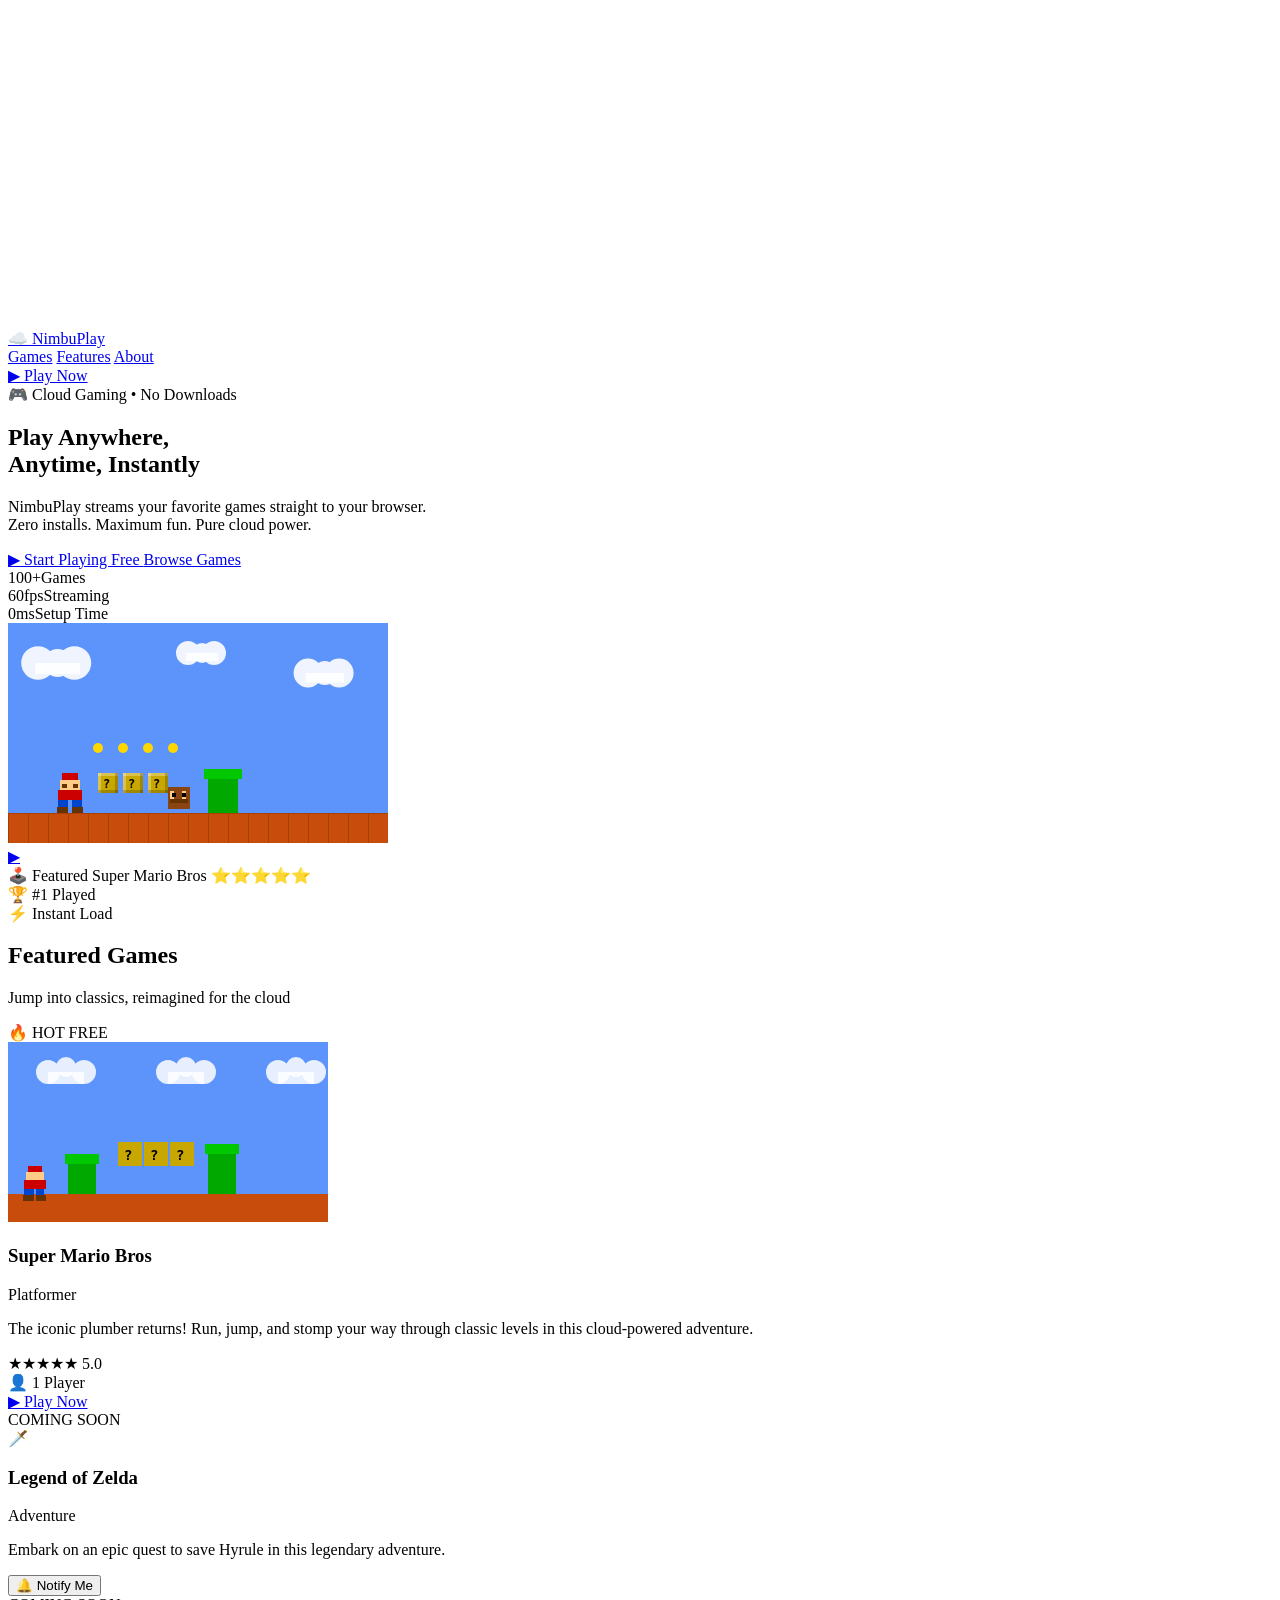
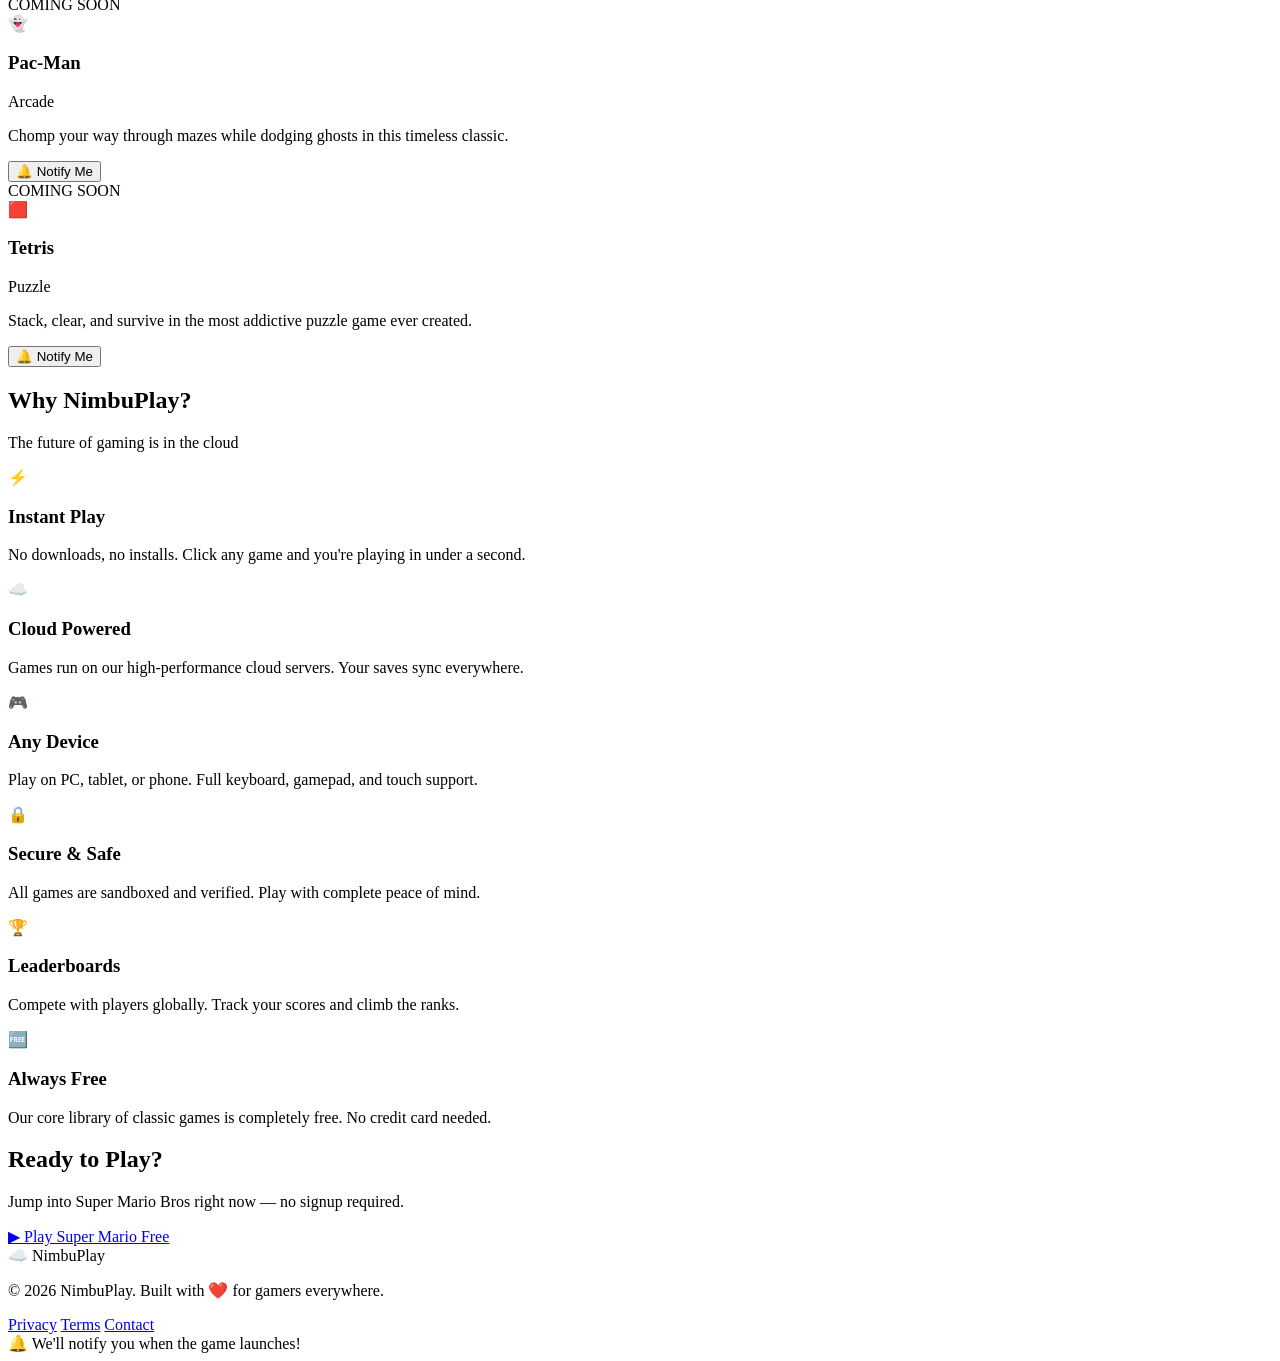
==== index.html @ 4ecad74c "Add files via upload" ====
<!DOCTYPE html>
<html lang="en">
<head>
  <meta charset="UTF-8" />
  <meta name="viewport" content="width=device-width, initial-scale=1.0" />
  <title>NimbuPlay – Cloud Gaming Platform</title>
  <meta name="description" content="NimbuPlay – Play AAA cloud games instantly in your browser. No downloads, no installs. Just click and play." />
  <link rel="preconnect" href="https://fonts.googleapis.com" />
  <link rel="preconnect" href="https://fonts.gstatic.com" crossorigin />
  <link href="https://fonts.googleapis.com/css2?family=Press+Start+2P&family=Outfit:wght@300;400;500;600;700;800&display=swap" rel="stylesheet" />
  <link rel="stylesheet" href="css/style.css" />
</head>
<body>
  <!-- Animated Background -->
  <div class="bg-stars" id="bgStars"></div>
  <div class="bg-nebula"></div>

  <!-- Header -->
  <header class="header" id="header">
    <div class="header-inner">
      <a href="index.html" class="logo" id="logoLink">
        <span class="logo-icon">☁️</span>
        <span class="logo-text">Nimbu<span class="logo-accent">Play</span></span>
      </a>
      <nav class="nav" id="mainNav">
        <a href="#games" class="nav-link" id="navGames">Games</a>
        <a href="#features" class="nav-link" id="navFeatures">Features</a>
        <a href="#about" class="nav-link" id="navAbout">About</a>
      </nav>
      <a href="game.html" class="btn btn-primary" id="headerPlayBtn">▶ Play Now</a>
    </div>
  </header>

  <!-- Hero Section -->
  <section class="hero" id="heroSection">
    <div class="hero-content">
      <div class="hero-badge" id="heroBadge">🎮 Cloud Gaming • No Downloads</div>
      <h1 class="hero-title" id="heroTitle">
        Play Anywhere,<br />
        <span class="gradient-text">Anytime, Instantly</span>
      </h1>
      <p class="hero-subtitle" id="heroSubtitle">
        NimbuPlay streams your favorite games straight to your browser.<br />
        Zero installs. Maximum fun. Pure cloud power.
      </p>
      <div class="hero-cta" id="heroCta">
        <a href="game.html" class="btn btn-primary btn-large pulse-btn" id="heroPlayBtn">
          <span class="btn-icon">▶</span> Start Playing Free
        </a>
        <a href="#games" class="btn btn-ghost btn-large" id="heroBrowseBtn">Browse Games</a>
      </div>
      <div class="hero-stats" id="heroStats">
        <div class="stat-item"><span class="stat-num">100+</span><span class="stat-label">Games</span></div>
        <div class="stat-divider"></div>
        <div class="stat-item"><span class="stat-num">60fps</span><span class="stat-label">Streaming</span></div>
        <div class="stat-divider"></div>
        <div class="stat-item"><span class="stat-num">0ms</span><span class="stat-label">Setup Time</span></div>
      </div>
    </div>
    <div class="hero-visual" id="heroVisual">
      <div class="game-preview-card" id="heroCard">
        <div class="preview-screen">
          <canvas id="previewCanvas" width="380" height="220"></canvas>
          <div class="preview-play-overlay" id="previewPlayOverlay">
            <a href="game.html" class="preview-play-btn" id="previewPlayBtn">▶</a>
          </div>
        </div>
        <div class="preview-info">
          <span class="preview-badge">🕹️ Featured</span>
          <span class="preview-title">Super Mario Bros</span>
          <span class="preview-rating">⭐⭐⭐⭐⭐</span>
        </div>
      </div>
      <div class="floating-badge fb1" id="fb1">🏆 #1 Played</div>
      <div class="floating-badge fb2" id="fb2">⚡ Instant Load</div>
    </div>
  </section>

  <!-- Games Section -->
  <section class="games-section" id="games">
    <div class="section-header">
      <h2 class="section-title">Featured <span class="gradient-text">Games</span></h2>
      <p class="section-sub">Jump into classics, reimagined for the cloud</p>
    </div>
    <div class="games-grid" id="gamesGrid">
      <!-- Featured: Super Mario -->
      <div class="game-card game-card--featured" id="cardMario">
        <div class="card-glow"></div>
        <div class="card-image mario-bg">
          <div class="card-badges">
            <span class="badge badge-hot">🔥 HOT</span>
            <span class="badge badge-free">FREE</span>
          </div>
          <canvas class="card-preview-canvas" id="marioCardCanvas" width="320" height="180"></canvas>
        </div>
        <div class="card-body">
          <div class="card-header-row">
            <h3 class="card-title">Super Mario Bros</h3>
            <span class="card-genre">Platformer</span>
          </div>
          <p class="card-desc">The iconic plumber returns! Run, jump, and stomp your way through classic levels in this cloud-powered adventure.</p>
          <div class="card-meta">
            <div class="card-rating">
              <span class="stars">★★★★★</span>
              <span class="rating-num">5.0</span>
            </div>
            <span class="card-players">👤 1 Player</span>
          </div>
          <a href="game.html" class="btn btn-primary card-play-btn" id="marioPlayBtn">▶ Play Now</a>
        </div>
      </div>

      <!-- Coming Soon Cards -->
      <div class="game-card game-card--soon" id="cardZelda">
        <div class="card-image zelda-bg">
          <div class="card-badges"><span class="badge badge-soon">COMING SOON</span></div>
          <div class="card-placeholder-icon">🗡️</div>
        </div>
        <div class="card-body">
          <div class="card-header-row">
            <h3 class="card-title">Legend of Zelda</h3>
            <span class="card-genre">Adventure</span>
          </div>
          <p class="card-desc">Embark on an epic quest to save Hyrule in this legendary adventure.</p>
          <button class="btn btn-ghost card-play-btn" id="zeldaNotifyBtn" onclick="showNotify(this)">🔔 Notify Me</button>
        </div>
      </div>

      <div class="game-card game-card--soon" id="cardPacman">
        <div class="card-image pacman-bg">
          <div class="card-badges"><span class="badge badge-soon">COMING SOON</span></div>
          <div class="card-placeholder-icon">👻</div>
        </div>
        <div class="card-body">
          <div class="card-header-row">
            <h3 class="card-title">Pac-Man</h3>
            <span class="card-genre">Arcade</span>
          </div>
          <p class="card-desc">Chomp your way through mazes while dodging ghosts in this timeless classic.</p>
          <button class="btn btn-ghost card-play-btn" id="pacmanNotifyBtn" onclick="showNotify(this)">🔔 Notify Me</button>
        </div>
      </div>

      <div class="game-card game-card--soon" id="cardTetris">
        <div class="card-image tetris-bg">
          <div class="card-badges"><span class="badge badge-soon">COMING SOON</span></div>
          <div class="card-placeholder-icon">🟥</div>
        </div>
        <div class="card-body">
          <div class="card-header-row">
            <h3 class="card-title">Tetris</h3>
            <span class="card-genre">Puzzle</span>
          </div>
          <p class="card-desc">Stack, clear, and survive in the most addictive puzzle game ever created.</p>
          <button class="btn btn-ghost card-play-btn" id="tetrisNotifyBtn" onclick="showNotify(this)">🔔 Notify Me</button>
        </div>
      </div>
    </div>
  </section>

  <!-- Features Section -->
  <section class="features-section" id="features">
    <div class="section-header">
      <h2 class="section-title">Why <span class="gradient-text">NimbuPlay?</span></h2>
      <p class="section-sub">The future of gaming is in the cloud</p>
    </div>
    <div class="features-grid" id="featuresGrid">
      <div class="feature-card" id="feat1">
        <div class="feature-icon">⚡</div>
        <h3 class="feature-title">Instant Play</h3>
        <p class="feature-desc">No downloads, no installs. Click any game and you're playing in under a second.</p>
      </div>
      <div class="feature-card" id="feat2">
        <div class="feature-icon">☁️</div>
        <h3 class="feature-title">Cloud Powered</h3>
        <p class="feature-desc">Games run on our high-performance cloud servers. Your saves sync everywhere.</p>
      </div>
      <div class="feature-card" id="feat3">
        <div class="feature-icon">🎮</div>
        <h3 class="feature-title">Any Device</h3>
        <p class="feature-desc">Play on PC, tablet, or phone. Full keyboard, gamepad, and touch support.</p>
      </div>
      <div class="feature-card" id="feat4">
        <div class="feature-icon">🔒</div>
        <h3 class="feature-title">Secure & Safe</h3>
        <p class="feature-desc">All games are sandboxed and verified. Play with complete peace of mind.</p>
      </div>
      <div class="feature-card" id="feat5">
        <div class="feature-icon">🏆</div>
        <h3 class="feature-title">Leaderboards</h3>
        <p class="feature-desc">Compete with players globally. Track your scores and climb the ranks.</p>
      </div>
      <div class="feature-card" id="feat6">
        <div class="feature-icon">🆓</div>
        <h3 class="feature-title">Always Free</h3>
        <p class="feature-desc">Our core library of classic games is completely free. No credit card needed.</p>
      </div>
    </div>
  </section>

  <!-- CTA Banner -->
  <section class="cta-banner" id="ctaBanner">
    <div class="cta-content">
      <h2 class="cta-title">Ready to Play?</h2>
      <p class="cta-sub">Jump into Super Mario Bros right now — no signup required.</p>
      <a href="game.html" class="btn btn-primary btn-large pulse-btn" id="ctaPlayBtn">▶ Play Super Mario Free</a>
    </div>
  </section>

  <!-- Footer -->
  <footer class="footer" id="siteFooter">
    <div class="footer-inner">
      <div class="footer-logo">
        <span class="logo-icon">☁️</span>
        <span class="logo-text">Nimbu<span class="logo-accent">Play</span></span>
      </div>
      <p class="footer-copy">© 2026 NimbuPlay. Built with ❤️ for gamers everywhere.</p>
      <div class="footer-links">
        <a href="#" id="footerPrivacy">Privacy</a>
        <a href="#" id="footerTerms">Terms</a>
        <a href="#" id="footerContact">Contact</a>
      </div>
    </div>
  </footer>

  <!-- Notification Toast -->
  <div class="toast" id="notifyToast">🔔 We'll notify you when the game launches!</div>

  <script>
    // ─── Starfield ───────────────────────────────────────────────────────────
    const starsEl = document.getElementById('bgStars');
    for (let i = 0; i < 180; i++) {
      const s = document.createElement('div');
      s.className = 'star';
      s.style.cssText = `
        left:${Math.random()*100}%;
        top:${Math.random()*100}%;
        width:${Math.random()*2.5+0.5}px;
        height:${Math.random()*2.5+0.5}px;
        animation-delay:${Math.random()*4}s;
        animation-duration:${Math.random()*3+2}s;
      `;
      starsEl.appendChild(s);
    }

    // ─── Header scroll effect ────────────────────────────────────────────────
    window.addEventListener('scroll', () => {
      document.getElementById('header').classList.toggle('scrolled', window.scrollY > 40);
    });

    // ─── Notify button ───────────────────────────────────────────────────────
    function showNotify(btn) {
      btn.textContent = '✅ You\'re on the list!';
      btn.disabled = true;
      const toast = document.getElementById('notifyToast');
      toast.classList.add('show');
      setTimeout(() => toast.classList.remove('show'), 3000);
    }

    // ─── Preview Canvas (Hero) ───────────────────────────────────────────────
    (function drawHeroPreview() {
      const c = document.getElementById('previewCanvas');
      const ctx = c.getContext('2d');
      const W = c.width, H = c.height;
      // Sky
      ctx.fillStyle = '#5C94FC';
      ctx.fillRect(0, 0, W, H);
      // Clouds
      function cloud(x, y, s) {
        ctx.fillStyle = 'rgba(255,255,255,0.9)';
        ctx.beginPath();
        ctx.arc(x, y, s*1.2, 0, Math.PI*2);
        ctx.arc(x+s*1.4, y, s, 0, Math.PI*2);
        ctx.arc(x+s*2.6, y, s*1.2, 0, Math.PI*2);
        ctx.fill();
        ctx.fillRect(x-s*0.2, y, s*3+s*0.2, s*0.8);
      }
      cloud(30, 40, 14); cloud(180, 30, 10); cloud(300, 50, 12);
      // Hills
      ctx.fillStyle = '#00A800';
      ctx.beginPath(); ctx.arc(60, H-30, 55, 0, Math.PI); ctx.fill();
      ctx.beginPath(); ctx.arc(280, H-30, 40, 0, Math.PI); ctx.fill();
      // Ground
      ctx.fillStyle = '#C84C0C'; ctx.fillRect(0, H-30, W, 30);
      ctx.fillStyle = '#A84000';
      for (let x=0; x<W; x+=20) { ctx.fillRect(x, H-30, 1, 30); }
      ctx.fillRect(0, H-30, W, 1);
      // Blocks
      function block(x,y,col='#C8A800') {
        ctx.fillStyle=col; ctx.fillRect(x,y,20,20);
        ctx.fillStyle='rgba(255,255,255,0.3)'; ctx.fillRect(x,y,20,3); ctx.fillRect(x,y,3,20);
        ctx.fillStyle='rgba(0,0,0,0.2)'; ctx.fillRect(x,y+17,20,3); ctx.fillRect(x+17,y,3,20);
        ctx.fillStyle='#000'; ctx.font='bold 12px monospace'; ctx.fillText('?',x+5,y+15);
      }
      block(90, H-70); block(115, H-70); block(140, H-70);
      // Pipe
      ctx.fillStyle='#00A800'; ctx.fillRect(200, H-70, 30, 40);
      ctx.fillStyle='#00C800'; ctx.fillRect(196, H-74, 38, 10);
      // Mario (simple pixel art)
      function mario(px,py) {
        ctx.fillStyle='#CC0000'; ctx.fillRect(px+4,py,16,7); // hat
        ctx.fillStyle='#FFCC88'; ctx.fillRect(px+2,py+7,20,10); // face
        ctx.fillStyle='#663300'; ctx.fillRect(px+4,py+11,5,4); // mustache L
        ctx.fillRect(px+15,py+11,5,4); // mustache R
        ctx.fillStyle='#CC0000'; ctx.fillRect(px,py+17,24,10); // body
        ctx.fillStyle='#0044CC'; ctx.fillRect(px,py+27,10,10); // leg L
        ctx.fillRect(px+14,py+27,10,10); // leg R
        ctx.fillStyle='#663300'; ctx.fillRect(px-1,py+34,11,6); // shoe L
        ctx.fillRect(px+14,py+34,11,6); // shoe R
      }
      mario(50, H-70);
      // Goomba
      ctx.fillStyle='#8B4513'; ctx.fillRect(160,H-56,22,22);
      ctx.fillStyle='#FFCC88'; ctx.fillRect(162,H-52,4,8); ctx.fillRect(174,H-52,4,8); // feet
      ctx.fillStyle='#000'; ctx.fillRect(164,H-50,4,4); ctx.fillRect(174,H-50,4,4); // eyes
      ctx.fillStyle='#663300'; ctx.fillRect(162,H-44,18,4); // mouth
      // Coins
      for(let i=0;i<4;i++){
        ctx.fillStyle='#FFD700';
        ctx.beginPath(); ctx.arc(90+i*25,H-95,5,0,Math.PI*2); ctx.fill();
      }
    })();

    // ─── Card preview canvas ─────────────────────────────────────────────────
    (function drawCardPreview() {
      const c = document.getElementById('marioCardCanvas');
      if (!c) return;
      const ctx = c.getContext('2d');
      const W = c.width, H = c.height;
      ctx.fillStyle='#5C94FC'; ctx.fillRect(0,0,W,H);
      // Clouds
      ctx.fillStyle='rgba(255,255,255,0.85)';
      [40,160,270].forEach(x=>{
        ctx.beginPath();ctx.arc(x,30,12,0,Math.PI*2);ctx.arc(x+18,25,10,0,Math.PI*2);ctx.arc(x+36,30,12,0,Math.PI*2);ctx.fill();
        ctx.fillRect(x,30,36,12);
      });
      // Ground
      ctx.fillStyle='#C84C0C'; ctx.fillRect(0,H-28,W,28);
      // Pipes
      [[60,H-60],[200,H-70]].forEach(([x,y])=>{
        ctx.fillStyle='#00A800'; ctx.fillRect(x,y,28,H-y-28);
        ctx.fillStyle='#00C800'; ctx.fillRect(x-3,y-8,34,10);
      });
      // Blocks
      [110,136,162].forEach(x=>{
        ctx.fillStyle='#C8A800'; ctx.fillRect(x,H-80,24,24);
        ctx.fillStyle='#000'; ctx.font='bold 14px monospace'; ctx.fillText('?',x+6,H-62);
      });
      // Mario (tiny)
      ctx.fillStyle='#CC0000'; ctx.fillRect(20,H-56,14,6);
      ctx.fillStyle='#FFCC88'; ctx.fillRect(18,H-50,18,8);
      ctx.fillStyle='#CC0000'; ctx.fillRect(16,H-42,22,9);
      ctx.fillStyle='#0044CC'; ctx.fillRect(16,H-33,10,9); ctx.fillRect(28,H-33,8,9);
      ctx.fillStyle='#663300'; ctx.fillRect(15,H-27,11,6); ctx.fillRect(28,H-27,10,6);
    })();

    // ─── Intersection Observer for animations ────────────────────────────────
    const observer = new IntersectionObserver(entries => {
      entries.forEach(e => { if (e.isIntersecting) e.target.classList.add('visible'); });
    }, { threshold: 0.1 });
    document.querySelectorAll('.feature-card, .game-card, .stat-item').forEach(el => observer.observe(el));
  </script>
</body>
</html>
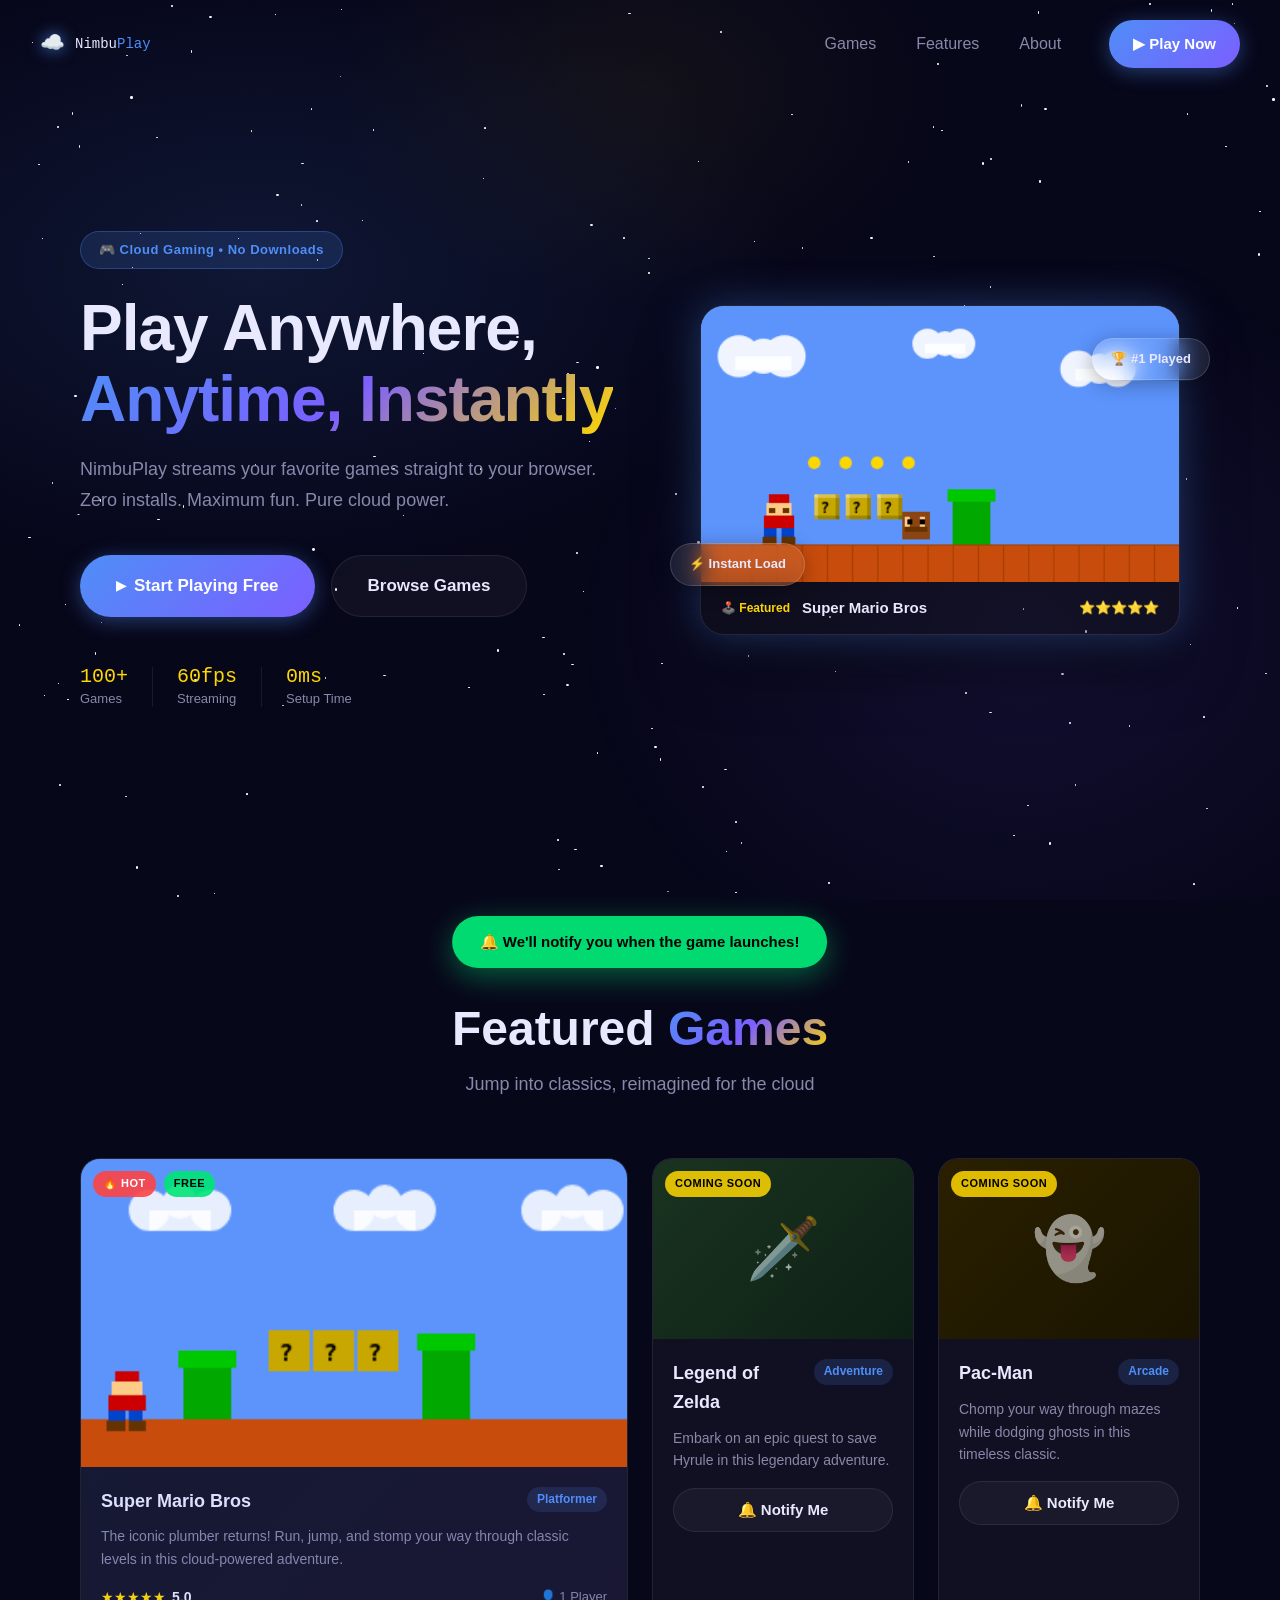
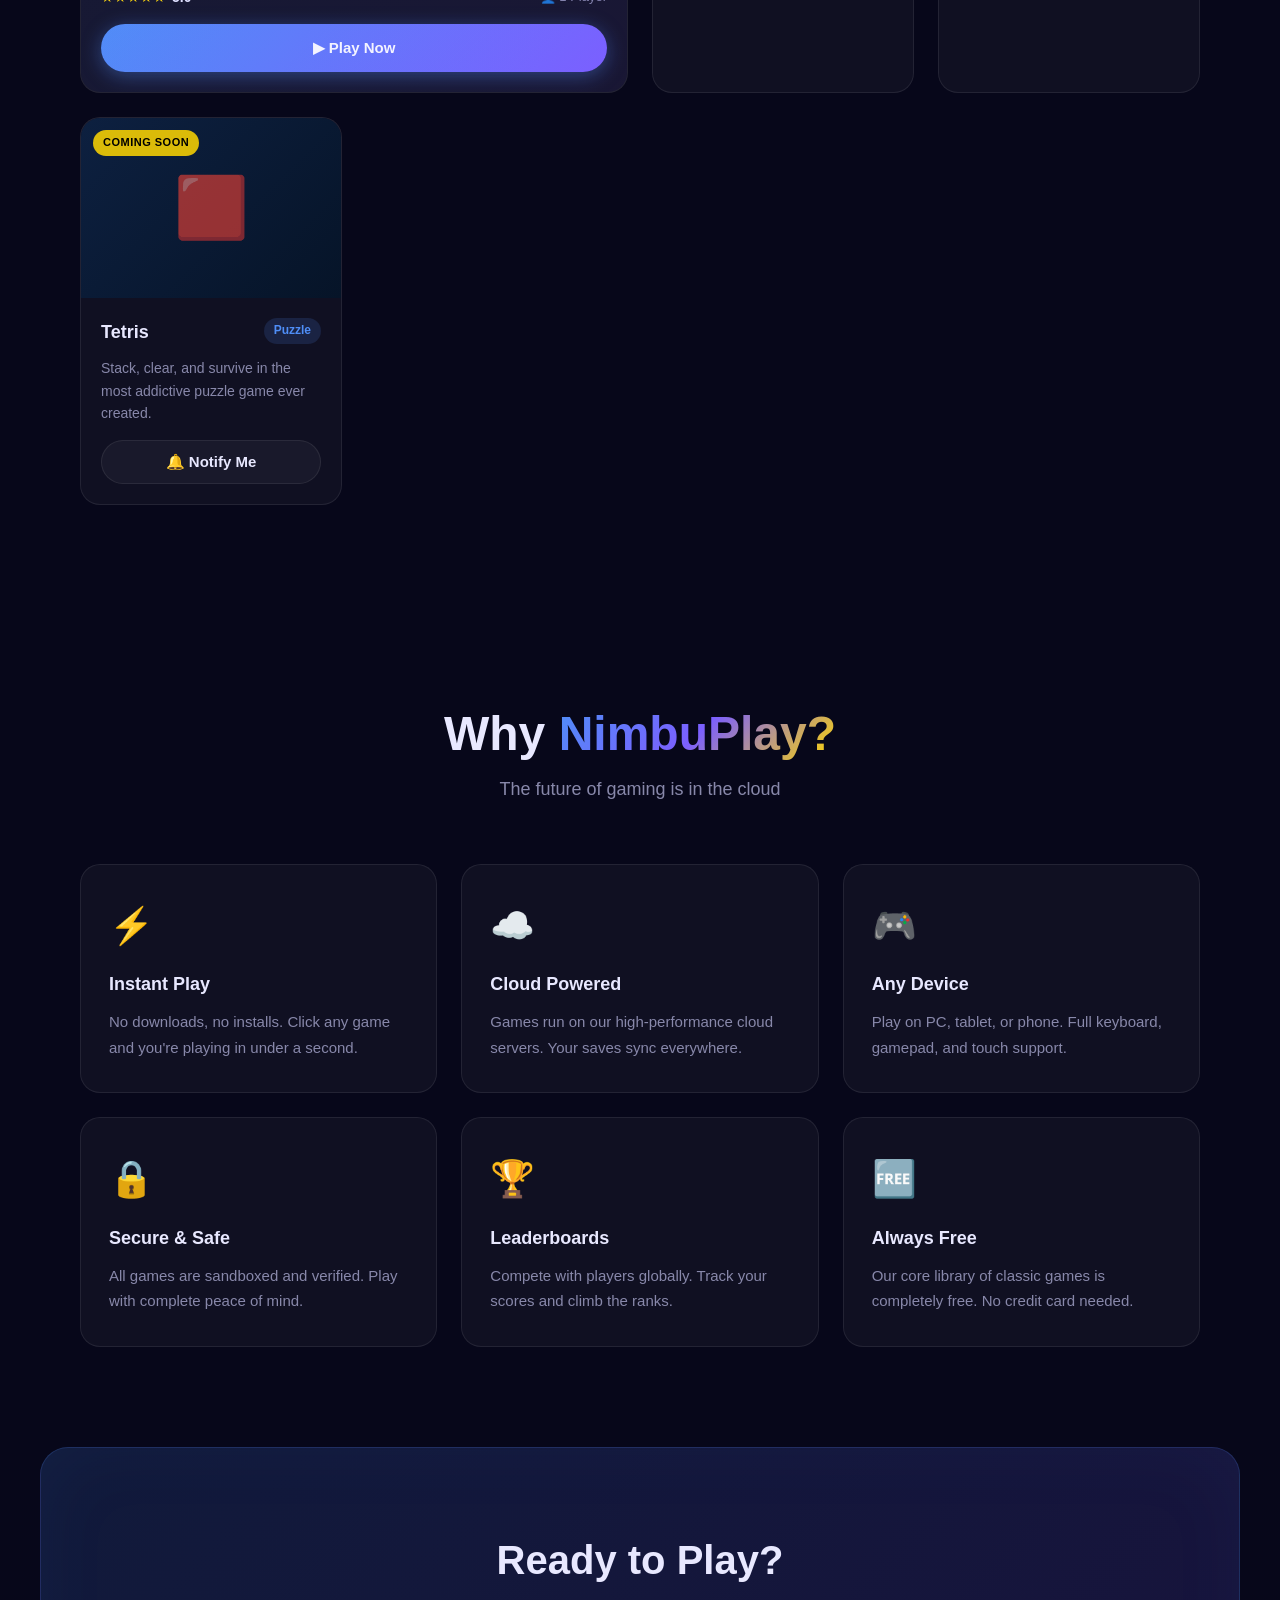
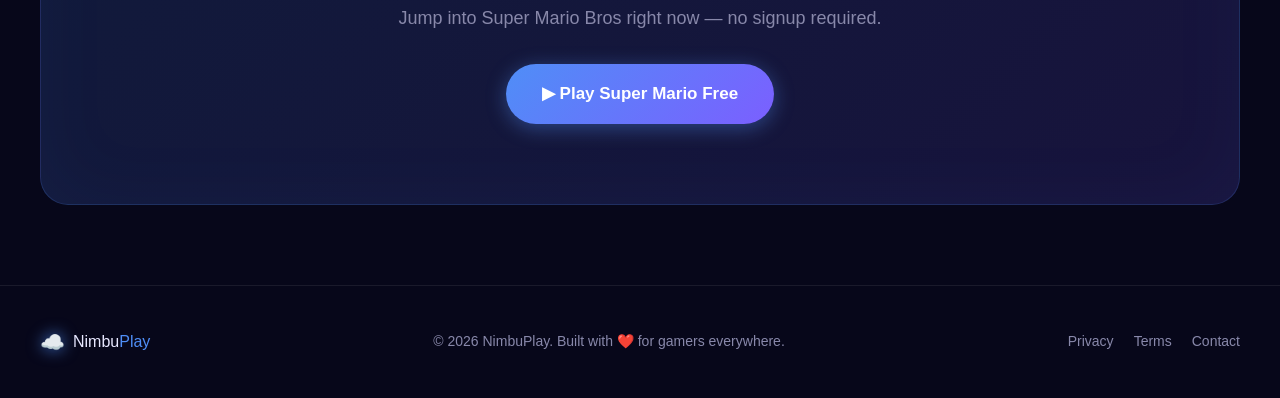
==== commit 286f0686: "Update project files and add localhost server launcher scripts" ====
--- a/index.html
+++ b/index.html
@@ -8,7 +8,7 @@
   <link rel="preconnect" href="https://fonts.googleapis.com" />
   <link rel="preconnect" href="https://fonts.gstatic.com" crossorigin />
   <link href="https://fonts.googleapis.com/css2?family=Press+Start+2P&family=Outfit:wght@300;400;500;600;700;800&display=swap" rel="stylesheet" />
-  <link rel="stylesheet" href="css/style.css" />
+  <link rel="stylesheet" href="style.css" />
 </head>
 <body>
   <!-- Animated Background -->
--- a/style.css
+++ b/style.css
@@ -0,0 +1,443 @@
+/* =========================================================
+   NimbuPlay — Platform Landing Page Styles
+   ========================================================= */
+
+/* ── Reset & Base ─────────────────────────────────────── */
+*, *::before, *::after { box-sizing: border-box; margin: 0; padding: 0; }
+
+:root {
+  --bg:        #07071a;
+  --bg2:       #0d0d2b;
+  --surface:   rgba(255,255,255,0.04);
+  --border:    rgba(255,255,255,0.08);
+  --blue:      #4f8ef7;
+  --blue2:     #7b5fff;
+  --gold:      #ffd700;
+  --green:     #00e676;
+  --red:       #ff4444;
+  --text:      #e8e8ff;
+  --text-dim:  #8888aa;
+  --radius:    16px;
+  --radius-sm: 8px;
+  --glow-blue: 0 0 40px rgba(79,142,247,0.35);
+  --glow-gold: 0 0 30px rgba(255,215,0,0.3);
+  --trans:     0.3s cubic-bezier(0.4,0,0.2,1);
+}
+
+html { scroll-behavior: smooth; }
+
+body {
+  font-family: 'Outfit', sans-serif;
+  background: var(--bg);
+  color: var(--text);
+  min-height: 100vh;
+  overflow-x: hidden;
+  line-height: 1.6;
+}
+
+/* ── Animated Background ──────────────────────────────── */
+.bg-stars {
+  position: fixed; inset: 0; pointer-events: none; z-index: 0;
+}
+.star {
+  position: absolute;
+  background: #fff;
+  border-radius: 50%;
+  animation: twinkle var(--dur, 3s) ease-in-out infinite alternate;
+}
+@keyframes twinkle {
+  from { opacity: 0.1; transform: scale(0.8); }
+  to   { opacity: 0.9; transform: scale(1.2); }
+}
+
+.bg-nebula {
+  position: fixed; inset: 0; pointer-events: none; z-index: 0;
+  background:
+    radial-gradient(ellipse 60% 50% at 20% 30%, rgba(79,142,247,0.12) 0%, transparent 70%),
+    radial-gradient(ellipse 50% 60% at 80% 70%, rgba(123,95,255,0.10) 0%, transparent 70%),
+    radial-gradient(ellipse 40% 40% at 50% 10%, rgba(255,215,0,0.05) 0%, transparent 60%);
+}
+
+/* ── Header ───────────────────────────────────────────── */
+.header {
+  position: fixed; top: 0; left: 0; right: 0; z-index: 100;
+  padding: 20px 40px;
+  transition: background var(--trans), backdrop-filter var(--trans), box-shadow var(--trans);
+}
+.header.scrolled {
+  background: rgba(7,7,26,0.85);
+  backdrop-filter: blur(20px);
+  box-shadow: 0 1px 0 var(--border);
+}
+.header-inner {
+  max-width: 1200px; margin: 0 auto;
+  display: flex; align-items: center; gap: 32px;
+}
+
+/* ── Logo ─────────────────────────────────────────────── */
+.logo {
+  display: flex; align-items: center; gap: 10px;
+  text-decoration: none; color: var(--text);
+  font-family: 'Press Start 2P', monospace; font-size: 14px;
+  flex-shrink: 0;
+}
+.logo-icon { font-size: 20px; filter: drop-shadow(0 0 8px rgba(79,142,247,0.8)); }
+.logo-accent { color: var(--blue); }
+
+.nav { display: flex; gap: 8px; margin-left: auto; }
+.nav-link {
+  color: var(--text-dim); text-decoration: none; font-weight: 500;
+  padding: 8px 16px; border-radius: var(--radius-sm);
+  transition: color var(--trans), background var(--trans);
+}
+.nav-link:hover { color: var(--text); background: var(--surface); }
+
+/* ── Buttons ──────────────────────────────────────────── */
+.btn {
+  display: inline-flex; align-items: center; gap: 8px;
+  padding: 12px 24px; border-radius: 50px;
+  font-family: 'Outfit', sans-serif; font-weight: 700; font-size: 15px;
+  text-decoration: none; cursor: pointer; border: none;
+  transition: all var(--trans); white-space: nowrap;
+}
+.btn-primary {
+  background: linear-gradient(135deg, var(--blue), var(--blue2));
+  color: #fff;
+  box-shadow: 0 4px 20px rgba(79,142,247,0.4);
+}
+.btn-primary:hover {
+  transform: translateY(-2px);
+  box-shadow: 0 8px 30px rgba(79,142,247,0.6);
+  filter: brightness(1.1);
+}
+.btn-ghost {
+  background: var(--surface);
+  color: var(--text);
+  border: 1px solid var(--border);
+}
+.btn-ghost:hover {
+  background: rgba(255,255,255,0.08);
+  border-color: rgba(255,255,255,0.2);
+  transform: translateY(-2px);
+}
+.btn-large { padding: 16px 36px; font-size: 17px; }
+.btn-icon { font-size: 13px; }
+
+.pulse-btn {
+  animation: pulse-glow 2.5s ease-in-out infinite;
+}
+@keyframes pulse-glow {
+  0%, 100% { box-shadow: 0 4px 20px rgba(79,142,247,0.4); }
+  50%       { box-shadow: 0 4px 40px rgba(79,142,247,0.8), 0 0 60px rgba(123,95,255,0.4); }
+}
+
+/* ── Hero ─────────────────────────────────────────────── */
+.hero {
+  position: relative; z-index: 1;
+  min-height: 100vh;
+  display: flex; align-items: center;
+  padding: 120px 40px 80px;
+  max-width: 1200px; margin: 0 auto;
+  gap: 60px;
+}
+
+.hero-content { flex: 1; max-width: 560px; }
+
+.hero-badge {
+  display: inline-block;
+  padding: 8px 18px;
+  background: rgba(79,142,247,0.15);
+  border: 1px solid rgba(79,142,247,0.3);
+  border-radius: 50px;
+  font-size: 13px; font-weight: 600; color: var(--blue);
+  margin-bottom: 24px;
+  letter-spacing: 0.5px;
+}
+
+.hero-title {
+  font-family: 'Outfit', sans-serif;
+  font-size: clamp(38px, 5vw, 64px);
+  font-weight: 800;
+  line-height: 1.1;
+  margin-bottom: 20px;
+  letter-spacing: -1px;
+}
+
+.gradient-text {
+  background: linear-gradient(135deg, var(--blue) 0%, var(--blue2) 50%, var(--gold) 100%);
+  -webkit-background-clip: text; -webkit-text-fill-color: transparent;
+  background-clip: text;
+}
+
+.hero-subtitle {
+  font-size: 18px; color: var(--text-dim);
+  margin-bottom: 40px; line-height: 1.7;
+}
+
+.hero-cta { display: flex; gap: 16px; flex-wrap: wrap; margin-bottom: 48px; }
+
+.hero-stats {
+  display: flex; align-items: center; gap: 24px;
+}
+.stat-item {
+  display: flex; flex-direction: column;
+  opacity: 0; transform: translateY(20px);
+  transition: all 0.5s ease;
+}
+.stat-item.visible { opacity: 1; transform: translateY(0); }
+.stat-num {
+  font-family: 'Press Start 2P', monospace;
+  font-size: 20px; color: var(--gold);
+  line-height: 1.2;
+}
+.stat-label { font-size: 13px; color: var(--text-dim); font-weight: 500; }
+.stat-divider { width: 1px; height: 40px; background: var(--border); }
+
+/* ── Hero Visual ──────────────────────────────────────── */
+.hero-visual {
+  flex: 1; max-width: 480px;
+  position: relative;
+  display: flex; justify-content: center; align-items: center;
+}
+
+.game-preview-card {
+  background: var(--surface);
+  border: 1px solid var(--border);
+  border-radius: 24px;
+  overflow: hidden;
+  box-shadow: var(--glow-blue), 0 30px 60px rgba(0,0,0,0.5);
+  transition: transform var(--trans);
+  width: 100%;
+}
+.game-preview-card:hover { transform: translateY(-8px); }
+
+.preview-screen {
+  position: relative; overflow: hidden;
+  background: #5c94fc;
+}
+.preview-screen canvas { display: block; width: 100%; height: auto; }
+
+.preview-play-overlay {
+  position: absolute; inset: 0;
+  display: flex; align-items: center; justify-content: center;
+  background: rgba(0,0,0,0.3);
+  opacity: 0; transition: opacity var(--trans);
+}
+.preview-screen:hover .preview-play-overlay { opacity: 1; }
+
+.preview-play-btn {
+  width: 70px; height: 70px;
+  background: rgba(255,255,255,0.95);
+  border-radius: 50%; display: flex; align-items: center; justify-content: center;
+  font-size: 26px; text-decoration: none; color: var(--blue);
+  box-shadow: 0 0 30px rgba(255,255,255,0.5);
+  transition: transform var(--trans), box-shadow var(--trans);
+}
+.preview-play-btn:hover { transform: scale(1.1); }
+
+.preview-info {
+  display: flex; align-items: center; gap: 12px;
+  padding: 14px 20px;
+  background: rgba(0,0,0,0.3);
+}
+.preview-badge { font-size: 12px; color: var(--gold); font-weight: 600; }
+.preview-title { font-size: 15px; font-weight: 700; flex: 1; }
+.preview-rating { font-size: 13px; }
+
+.floating-badge {
+  position: absolute;
+  padding: 10px 18px;
+  background: rgba(255,255,255,0.08);
+  backdrop-filter: blur(12px);
+  border: 1px solid rgba(255,255,255,0.15);
+  border-radius: 50px;
+  font-size: 13px; font-weight: 600; color: var(--text);
+  white-space: nowrap;
+  box-shadow: 0 4px 20px rgba(0,0,0,0.3);
+}
+.fb1 { top: 10%; right: -30px; animation: float 4s ease-in-out infinite; }
+.fb2 { bottom: 15%; left: -30px; animation: float 4s ease-in-out infinite 1.5s; }
+
+@keyframes float {
+  0%, 100% { transform: translateY(0); }
+  50%       { transform: translateY(-10px); }
+}
+
+/* ── Section Shared ───────────────────────────────────── */
+.games-section, .features-section {
+  position: relative; z-index: 1;
+  padding: 100px 40px;
+  max-width: 1200px; margin: 0 auto;
+}
+
+.section-header {
+  text-align: center; margin-bottom: 60px;
+}
+.section-title {
+  font-size: clamp(32px, 4vw, 48px); font-weight: 800;
+  line-height: 1.2; margin-bottom: 12px;
+}
+.section-sub { font-size: 18px; color: var(--text-dim); }
+
+/* ── Games Grid ───────────────────────────────────────── */
+.games-grid {
+  display: grid;
+  grid-template-columns: 1fr 1fr 1fr 1fr;
+  grid-template-rows: auto auto;
+  gap: 24px;
+}
+
+.game-card {
+  background: var(--surface);
+  border: 1px solid var(--border);
+  border-radius: 20px;
+  overflow: hidden;
+  transition: transform var(--trans), box-shadow var(--trans), border-color var(--trans);
+  opacity: 0; transform: translateY(30px);
+  position: relative;
+}
+.game-card.visible { opacity: 1; transform: translateY(0); }
+.game-card:hover {
+  transform: translateY(-6px);
+  border-color: rgba(79,142,247,0.4);
+  box-shadow: var(--glow-blue);
+}
+.game-card--featured {
+  grid-column: 1 / 3; grid-row: 1 / 2;
+}
+.game-card--soon { opacity: 0.8; }
+.game-card--soon:hover { opacity: 1; }
+
+.card-glow {
+  position: absolute; inset: 0;
+  background: linear-gradient(135deg, rgba(79,142,247,0.08), rgba(123,95,255,0.08));
+  pointer-events: none;
+}
+
+.card-image {
+  position: relative; overflow: hidden; min-height: 180px;
+  display: flex; align-items: center; justify-content: center;
+  background: linear-gradient(135deg, #1a1a3e, #0d1b4b);
+}
+.mario-bg { background: linear-gradient(135deg, #2563c8, #1a3d8f); }
+.zelda-bg { background: linear-gradient(135deg, #1a3320, #0d2015); }
+.pacman-bg { background: linear-gradient(135deg, #2a2000, #1a1400); }
+.tetris-bg { background: linear-gradient(135deg, #0d2040, #061428); }
+
+.card-badges {
+  position: absolute; top: 12px; left: 12px;
+  display: flex; gap: 8px; z-index: 2;
+}
+.badge {
+  padding: 4px 10px; border-radius: 50px;
+  font-size: 11px; font-weight: 700; letter-spacing: 0.5px;
+}
+.badge-hot { background: rgba(255,68,68,0.9); color: #fff; }
+.badge-free { background: rgba(0,230,118,0.9); color: #000; }
+.badge-soon { background: rgba(255,215,0,0.85); color: #000; }
+
+.card-placeholder-icon { font-size: 60px; opacity: 0.6; }
+.card-preview-canvas { display: block; width: 100%; height: auto; }
+
+.card-body { padding: 20px; }
+.card-header-row { display: flex; align-items: flex-start; justify-content: space-between; margin-bottom: 10px; gap: 8px; }
+.card-title { font-size: 18px; font-weight: 700; }
+.card-genre {
+  font-size: 12px; font-weight: 600; color: var(--blue);
+  background: rgba(79,142,247,0.15); border-radius: 50px;
+  padding: 3px 10px; white-space: nowrap; flex-shrink: 0;
+}
+.card-desc { font-size: 14px; color: var(--text-dim); line-height: 1.6; margin-bottom: 16px; }
+.card-meta { display: flex; align-items: center; justify-content: space-between; margin-bottom: 16px; }
+.card-rating { display: flex; align-items: center; gap: 6px; }
+.stars { color: var(--gold); font-size: 14px; }
+.rating-num { font-weight: 700; font-size: 14px; }
+.card-players { font-size: 13px; color: var(--text-dim); }
+.card-play-btn { width: 100%; justify-content: center; }
+
+/* ── Features Grid ────────────────────────────────────── */
+.features-grid {
+  display: grid; grid-template-columns: repeat(3, 1fr); gap: 24px;
+}
+.feature-card {
+  background: var(--surface);
+  border: 1px solid var(--border);
+  border-radius: 20px;
+  padding: 32px 28px;
+  transition: transform var(--trans), border-color var(--trans), box-shadow var(--trans);
+  opacity: 0; transform: translateY(20px);
+}
+.feature-card.visible { opacity: 1; transform: translateY(0); }
+.feature-card:hover {
+  transform: translateY(-4px);
+  border-color: rgba(79,142,247,0.3);
+  box-shadow: 0 8px 30px rgba(79,142,247,0.15);
+}
+.feature-icon {
+  font-size: 36px; margin-bottom: 16px;
+  display: block;
+}
+.feature-title { font-size: 18px; font-weight: 700; margin-bottom: 10px; }
+.feature-desc { font-size: 15px; color: var(--text-dim); line-height: 1.7; }
+
+/* ── CTA Banner ───────────────────────────────────────── */
+.cta-banner {
+  position: relative; z-index: 1;
+  text-align: center;
+  padding: 80px 40px;
+  margin: 0 40px 80px;
+  border-radius: 28px;
+  background: linear-gradient(135deg, rgba(79,142,247,0.15) 0%, rgba(123,95,255,0.15) 100%);
+  border: 1px solid rgba(79,142,247,0.2);
+  box-shadow: inset 0 0 80px rgba(79,142,247,0.05);
+}
+.cta-title { font-size: 40px; font-weight: 800; margin-bottom: 12px; }
+.cta-sub { font-size: 18px; color: var(--text-dim); margin-bottom: 32px; }
+
+/* ── Footer ───────────────────────────────────────────── */
+.footer {
+  position: relative; z-index: 1;
+  border-top: 1px solid var(--border);
+  padding: 40px;
+}
+.footer-inner {
+  max-width: 1200px; margin: 0 auto;
+  display: flex; align-items: center; gap: 32px; flex-wrap: wrap;
+}
+.footer-logo { display: flex; align-items: center; gap: 8px; }
+.footer-copy { flex: 1; text-align: center; font-size: 14px; color: var(--text-dim); }
+.footer-links { display: flex; gap: 20px; }
+.footer-links a { color: var(--text-dim); text-decoration: none; font-size: 14px; transition: color var(--trans); }
+.footer-links a:hover { color: var(--text); }
+
+/* ── Toast ────────────────────────────────────────────── */
+.toast {
+  position: fixed; bottom: 32px; left: 50%; transform: translateX(-50%) translateY(100px);
+  background: rgba(0,230,118,0.95); color: #000;
+  padding: 14px 28px; border-radius: 50px;
+  font-weight: 700; font-size: 15px;
+  box-shadow: 0 8px 30px rgba(0,230,118,0.4);
+  transition: transform 0.4s cubic-bezier(0.34,1.56,0.64,1);
+  z-index: 999; white-space: nowrap;
+}
+.toast.show { transform: translateX(-50%) translateY(0); }
+
+/* ── Responsive ───────────────────────────────────────── */
+@media (max-width: 900px) {
+  .hero { flex-direction: column; padding: 100px 24px 60px; text-align: center; }
+  .hero-cta { justify-content: center; }
+  .hero-stats { justify-content: center; }
+  .hero-visual { max-width: 100%; }
+  .fb1, .fb2 { display: none; }
+  .games-grid { grid-template-columns: 1fr 1fr; }
+  .game-card--featured { grid-column: 1 / 3; }
+  .features-grid { grid-template-columns: repeat(2, 1fr); }
+  .header { padding: 16px 24px; }
+  .nav { display: none; }
+}
+@media (max-width: 600px) {
+  .games-grid, .features-grid { grid-template-columns: 1fr; }
+  .game-card--featured { grid-column: 1; }
+  .cta-banner { margin: 0 16px 40px; }
+  .hero-title { font-size: 32px; }
+}
